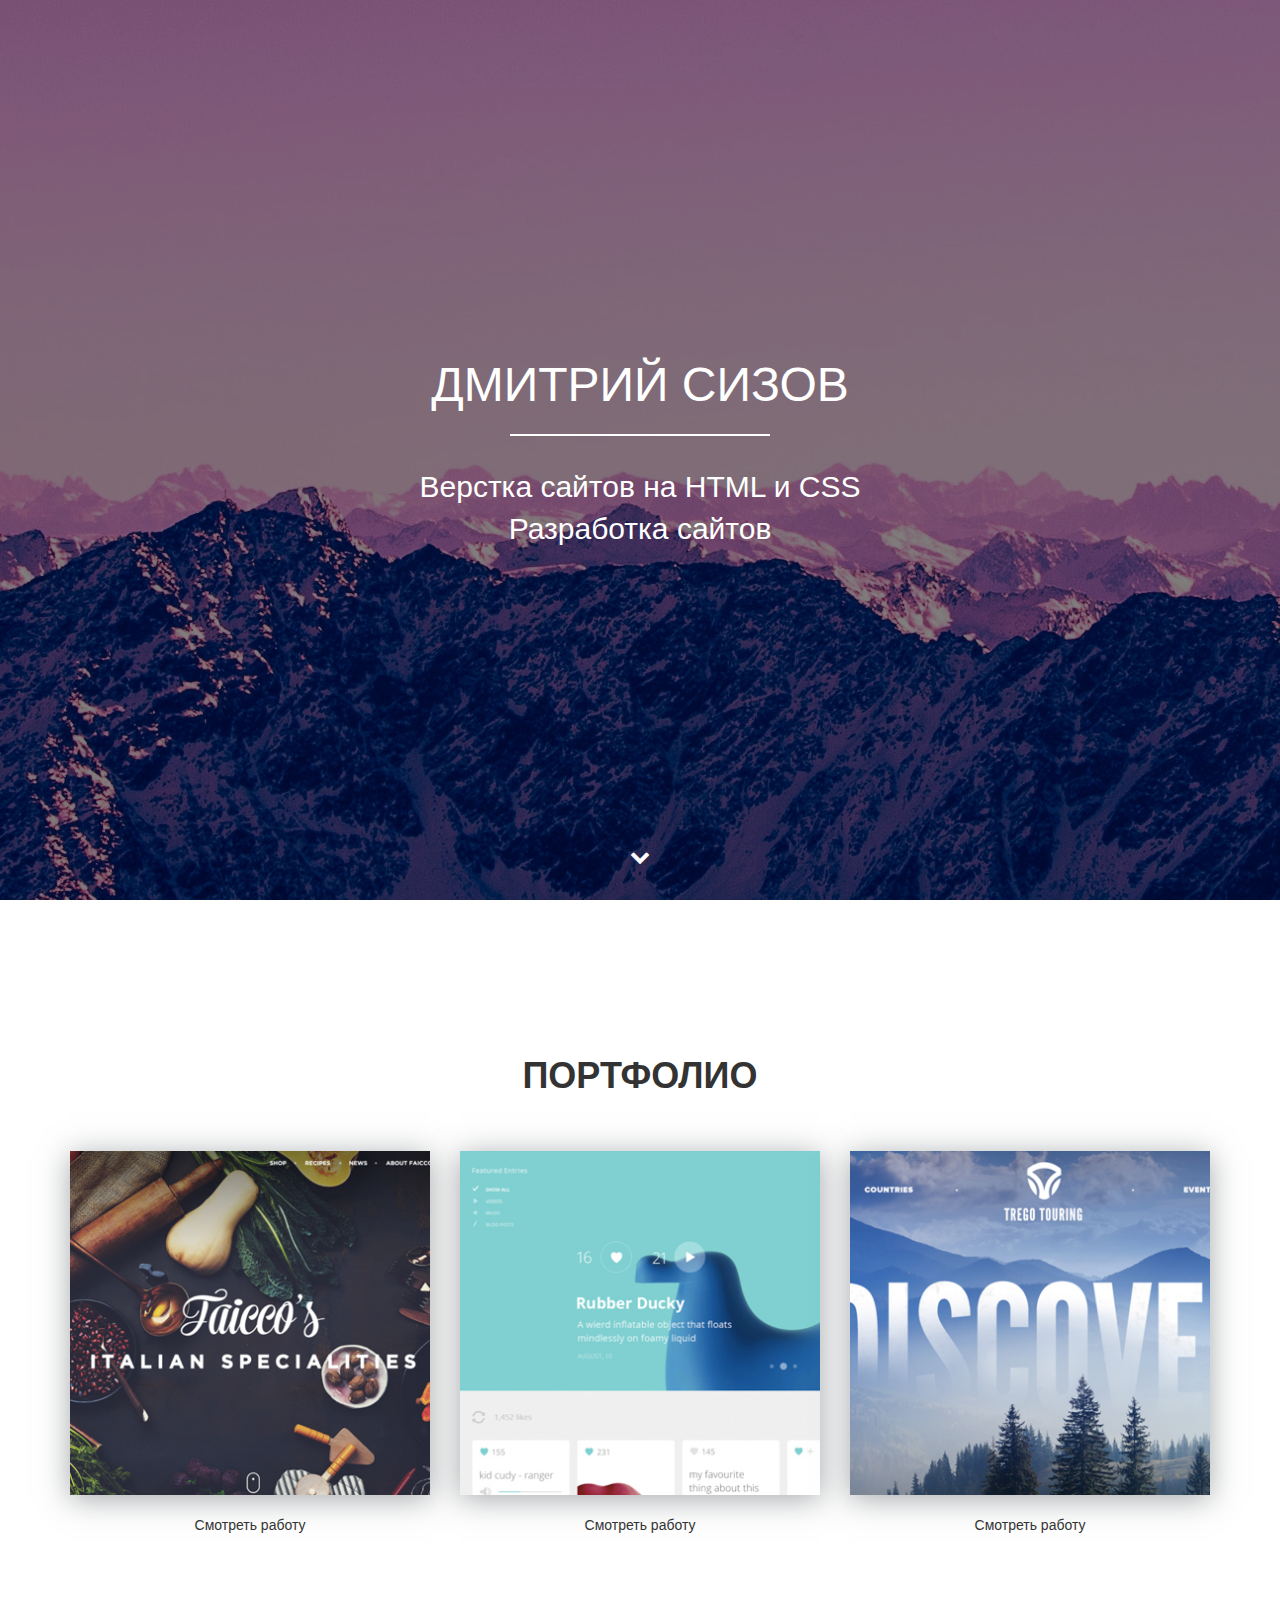
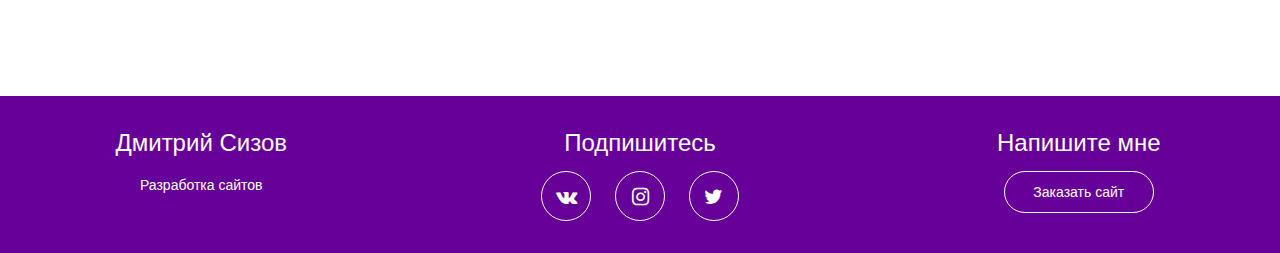
==== index.html @ 7e973031 "index.html - плавный скролл" ====
<!DOCTYPE html>
<html lang="ru">
  <head>
    <meta charset="utf-8">
    <meta http-equiv="X-UA-Compatible" content="IE=edge">
    <meta name="viewport" content="width=device-width, initial-scale=1">
    <meta property="og:url" content="">
    <meta property="og:type" content="website">
    <meta property="og:title" content="Dmitriy Sizov - верстка сайтов на HTML и CSS">
    <meta property="og:image" content="">
    <meta property="og:description" content="Закажите разработку сайта без посредников от 5 990 рублей">
    <meta property="og:site_name" content="Портфолио верстальщика">
    <meta property="article:author" content="Dmitriy Sizov">
    <title>Дмитрий Сизов - Портфолио</title>
    <link href="h ttps://fonts.googleapis.com/css?family=Open+Sans:400,700&amp;subset=cyrillic" rel="stylesheet">
    <link href="css/bootstrap.min.css" rel="stylesheet">
    <link rel="stylesheet" href="css/fontello.css">
    <link rel="stylesheet" href="css/fontello-embedded.css">
    <link href="css/style.css" rel="stylesheet">
    <link rel="shortcut icon" type="image/x-icon" href="favicon.ico">
   
  </head>
  <body>
 <div class="main">
 <div class="main-overlay"></div>
   <div class="wrapper">
     <div class="mainheader">
     <h1>Дмитрий Сизов</h1>
     <div class="main-line"></div>   
     <p>Верстка сайтов на HTML и CSS<br>Разработка сайтов</p>
   </div>
   </div>
   <a class="main-down slowly" href="#portfolio"><i class="icon-down"></i></a>
 </div>

<!-- Портфолио страница 2 -->

 <div class="portfolio" id="portfolio">
   <div class="container">
        <h2 class="section-header">Портфолио</h2>
     <div class="row">
       <div class="col-md-4">
         <div class="portfolio-block">
         <img src="img/Portfolio/1.jpg" alt="Работа №1">
         <a data-toggle="modal" data-work='work-1' href="#work">Смотреть работу</a>
         </div>
       </div>
       <div class="col-md-4">
         <div class="portfolio-block">
         <img src="img/Portfolio/2.jpg" alt="Работа №2">
         <a data-toggle="modal" data-work='work-2' href="#work">Смотреть работу</a>
         </div>
       </div>
       <div class="col-md-4">
         <div class="portfolio-block">
         <img src="img/Portfolio/3.jpg" alt="Работа №3">
         <a data-toggle="modal" data-work='work-3' href="#work">Смотреть работу</a>
         </div>
       </div>
     </div>
   </div>
 </div>

<!--Footer-->

<div class="footer">
  <div class="container">
    <div class="row">
      <div class="col-lg-3">
        <strong>Дмитрий Сизов</strong>
        <p>Разработка сайтов</p>
      </div>
      <div class="col-lg-6">
        <strong>Подпишитесь</strong>
        <div class="social-links">
          <a href="#"><i class="icon-vk"></i></a>
          <a href="#"><i class="icon-instagram"></i></a>
          <a href="#"><i class="icon-twitter"></i></a>
        </div>
      </div>
      <div class="col0lg-3"><strong>Напишите мне</strong>
      <a href="https://vk.me/id442446527" class="offer-btn">Заказать сайт</a>
      </div>
    </div>
  </div>
</div>

<!-- Всплывающие окна -->

<div class="modal fade" id="work" role="dialog">
  <div class="modal-dialog" role="document">
    <div class="modal-content">
      <div class="modal-header">
        <button type="button" class="close" data-dismiss="modal" aria-label="Close">
        <span aria-hidden="true">&times;</span></button>
        <h4 class="modal-title">Описание проекта</h4>
      </div>
     <div class="modal-body">
        <!-- <div class="row">
          <div class="col-lg-5">
            <img src="img/Portfolio/1.jpg" alt="Пример №1">
          </div>
          <div class="col-lg-7">
            <h4>Сайт для ресторана</h4>
            <p>Описание сайта</p>
            <a href="https://vk.me/id442446527" class="modal-btn">Заказать</a>
          </div>
        </div> -->
      </div> 
    </div>
  </div>
</div>
  
    <!-- jQuery (necessary for Bootstrap's JavaScript plugins) -->
    <script src="https://ajax.googleapis.com/ajax/libs/jquery/1.12.4/jquery.min.js"></script>
    <script src="js/bootstrap.min.js"></script>
    <script>
      $(function() {
        var link = $('a[data-toggle="modal"]');
        link.on('click', function(event) {
          var work = $(this).attr('data-work');
          var modal = $('.modal');
          modal.find('.modal-body').load(work+'.html');
        });
      });
    </script>
    
    <script>
      $(document).ready(function() {
            //навигация - плавный скроллинг к якорю
            $(".slowly").on("click", function (event) {
                //отменяем стандартную обработку нажатия по ссылке
                event.preventDefault();
                //забираем идентификатор бока с атрибута href
                var id  = $(this).attr('href'),
                //узнаем высоту от начала страницы до блока на который ссылается якорь
                top = $(id).offset().top;
                //анимируем переход на расстояние - top за 1500 мс
                $('body,html').animate({scrollTop: top}, 800);
            });

});
    </script>
  </body>
</html>
---- css/fontello.css ----
@font-face {
  font-family: 'fontello';
  src: url('../font/fontello.eot?26622143');
  src: url('../font/fontello.eot?26622143#iefix') format('embedded-opentype'),
       url('../font/fontello.woff2?26622143') format('woff2'),
       url('../font/fontello.woff?26622143') format('woff'),
       url('../font/fontello.ttf?26622143') format('truetype'),
       url('../font/fontello.svg?26622143#fontello') format('svg');
  font-weight: normal;
  font-style: normal;
}
/* Chrome hack: SVG is rendered more smooth in Windozze. 100% magic, uncomment if you need it. */
/* Note, that will break hinting! In other OS-es font will be not as sharp as it could be */
/*
@media screen and (-webkit-min-device-pixel-ratio:0) {
  @font-face {
    font-family: 'fontello';
    src: url('../font/fontello.svg?26622143#fontello') format('svg');
  }
}
*/
 
 [class^="icon-"]:before, [class*=" icon-"]:before {
  font-family: "fontello";
  font-style: normal;
  font-weight: normal;
  speak: none;
 
  display: inline-block;
  text-decoration: inherit;
  width: 1em;
  margin-right: .2em;
  text-align: center;
  /* opacity: .8; */
 
  /* For safety - reset parent styles, that can break glyph codes*/
  font-variant: normal;
  text-transform: none;
 
  /* fix buttons height, for twitter bootstrap */
  line-height: 1em;
 
  /* Animation center compensation - margins should be symmetric */
  /* remove if not needed */
  margin-left: .2em;
 
  /* you can be more comfortable with increased icons size */
  /* font-size: 120%; */
 
  /* Font smoothing. That was taken from TWBS */
  -webkit-font-smoothing: antialiased;
  -moz-osx-font-smoothing: grayscale;
 
  /* Uncomment for 3D effect */
  /* text-shadow: 1px 1px 1px rgba(127, 127, 127, 0.3); */
}
 
.icon-down:before { content: '\e800'; } /* '' */
.icon-twitter:before { content: '\f099'; } /* '' */
.icon-instagram:before { content: '\f16d'; } /* '' */
.icon-vk:before { content: '\f189'; } /* '' */
---- css/fontello-embedded.css ----
@font-face {
  font-family: 'fontello';
  src: url('../font/fontello.eot?11265791');
  src: url('../font/fontello.eot?11265791#iefix') format('embedded-opentype'),
       url('../font/fontello.svg?11265791#fontello') format('svg');
  font-weight: normal;
  font-style: normal;
}
@font-face {
  font-family: 'fontello';
  src: url('[data-uri]') format('woff'),
       url('[data-uri]') format('truetype');
}
/* Chrome hack: SVG is rendered more smooth in Windozze. 100% magic, uncomment if you need it. */
/* Note, that will break hinting! In other OS-es font will be not as sharp as it could be */
/*
@media screen and (-webkit-min-device-pixel-ratio:0) {
  @font-face {
    font-family: 'fontello';
    src: url('../font/fontello.svg?11265791#fontello') format('svg');
  }
}
*/
 
 [class^="icon-"]:before, [class*=" icon-"]:before {
  font-family: "fontello";
  font-style: normal;
  font-weight: normal;
  speak: none;
 
  display: inline-block;
  text-decoration: inherit;
  width: 1em;
  margin-right: .2em;
  text-align: center;
  /* opacity: .8; */
 
  /* For safety - reset parent styles, that can break glyph codes*/
  font-variant: normal;
  text-transform: none;
     
  /* fix buttons height, for twitter bootstrap */
  line-height: 1em;
 
  /* Animation center compensation - margins should be symmetric */
  /* remove if not needed */
  margin-left: .2em;
 
  /* you can be more comfortable with increased icons size */
  /* font-size: 120%; */
 
  /* Uncomment for 3D effect */
  /* text-shadow: 1px 1px 1px rgba(127, 127, 127, 0.3); */
}
.icon-down:before { content: '\e800'; } /* '' */
.icon-twitter:before { content: '\f099'; } /* '' */
.icon-instagram:before { content: '\f16d'; } /* '' */
.icon-vk:before { content: '\f189'; } /* '' */
---- css/style.css ----
/* главный экран */

body {
	font-family: 'Open Sans', sans-serif;
}
html {
	font-style: 10px;
}
a:active, a:visited, a:focus {
	text-decoration: none;
	outline: none;
}
.wrapper {
	display: table-cell;
	vertical-align: middle;
}
.main {
	position: relative;
	display: table;
	width: 100%;
	text-align: center;
	background-color: #000;
	color: #fff;
	height: 100vh;
	background: #000 url(../img/main-bg_2.jpg) center center no-repeat;
}
.main h1 {
	margin-bottom: 1.4rem;
	font-weight: 200;
	text-transform: uppercase;
	font-size: 4.8rem;
}
.main p {
	font-size: 3.0rem;
	font-weight: 300;
}
.main-overlay {
	z-index: 1;
position: absolute;
width: 100%;
height: 100%;
background-color: rgba(0,0,0,0.5);
}
.mainheader {
	position: relative;
	z-index: 2;
}
.main-line {
	width: 260px;
	height: 2px;
	background-color: #fff;
	margin: 0 auto;
}
.main-down {
	position: absolute;
	color: #fff;
	bottom: 2rem;
	display: inline-block;
	font-size: 2rem;
	z-index: 3;
	width: 50px;
	height: 50px;
	border-radius: 50%;
	border: 2px solid transparent;
	left: 50%;
	margin-left: -25px;
	bottom: 2rem;
	line-height: 50px;
	transition: 0.2s;
}
.main-down:hover {
	color:#fff;
	border-color:#fff;
}

/* секция с портфолио */

.portfolio {
	padding: 10rem 0px;
	text-align: center;
}
.section-header {
	text-transform: uppercase;
	font-weight: 800;
	font-size: 3.6rem;
	margin-bottom: 5rem;
}
.portfolio img {
	width: 100%;
	max-width: 360px;
	box-shadow: 0px 4px 29px 0px rgba(87,92,97,0.54);
}
.portfolio a {
	display: block;
	margin: 2rem auto 6rem;
	color: #333;
	width: 17rem;
	border-bottom: 1px solid transparent;
}
.portfolio a:hover {
	text-decoration: none;
	border-bottom: 1px dotted #333;
}
/* footer */

.footer {
	background-color: #660099;
	color: #fff;
	text-align: center;
	padding: 3rem 0;
}
.footer strong {
	font-weight: 300;
	font-size: 2.4rem;
}
.social-links {
	margin-top: 1rem;
}
.social-links a {
	width: 50px;
	height: 50px;
	line-height: 50px;
	display: inline-block;
	color: #fff;
	border: solid 1px #fff;
	border-radius: 50%;
	margin-left: 1rem;
	margin-right: 1rem;
	font-size: 2rem;
	transition: 0.2s;
}
.social-links a:hover {
	background-color: #fff;
	color: #660099;
}
.offer-btn {
	display: table;
	width: 30%;
	max-width: 150px;
	margin: 1rem auto;
	border: 1px solid #fff;
	padding-top: 1rem;
	padding-bottom: 1rem;
	border-radius: 100px;
	color: #fff;
	transition: 0.2s;
}
	.offer-btn:hover {
		background-color: #fff;
		color: #660099;
		text-decoration: none;
	}

/*Модальные окна*/

.modal img{
	width: 100%;
}
.close	{
	background-color: transparent;
	border: none;
	font-size: 2rem;
	position: absolute;
	right: 2rem;
	top: 1rem;
}
.modal-title {
	font-weight: 800;
	font-size: 2rem;
}
.modal-btn {
	display: inline-block;
	color: #333;
	border: 1px solid #333;
	padding: 10px 20px;
	border-radius: 5px;
}
.modal-btn:hover{
	background-color: #660099;
	color: #fff;
	text-decoration: none;
}
/*iphone*/
@media (min-width: 0px) and (max-width: 767px) {
	html {
		font-size: 7px;
	}
	.footer strong {
	margin: 3rem 0 2rem;
	display: inline-block;
	}
	.social-links a {
		font-size: 4rem;
	}
/*ipad*/
}
@media (min-width: 768px) and (max-width: 991px) {
	html {
		font-size: 8px;
	}
	.footer strong {
	margin: 3rem 0 2rem;
	display: inline-block;
	}
	.social-links a {
		font-size: 4rem;
	}
}
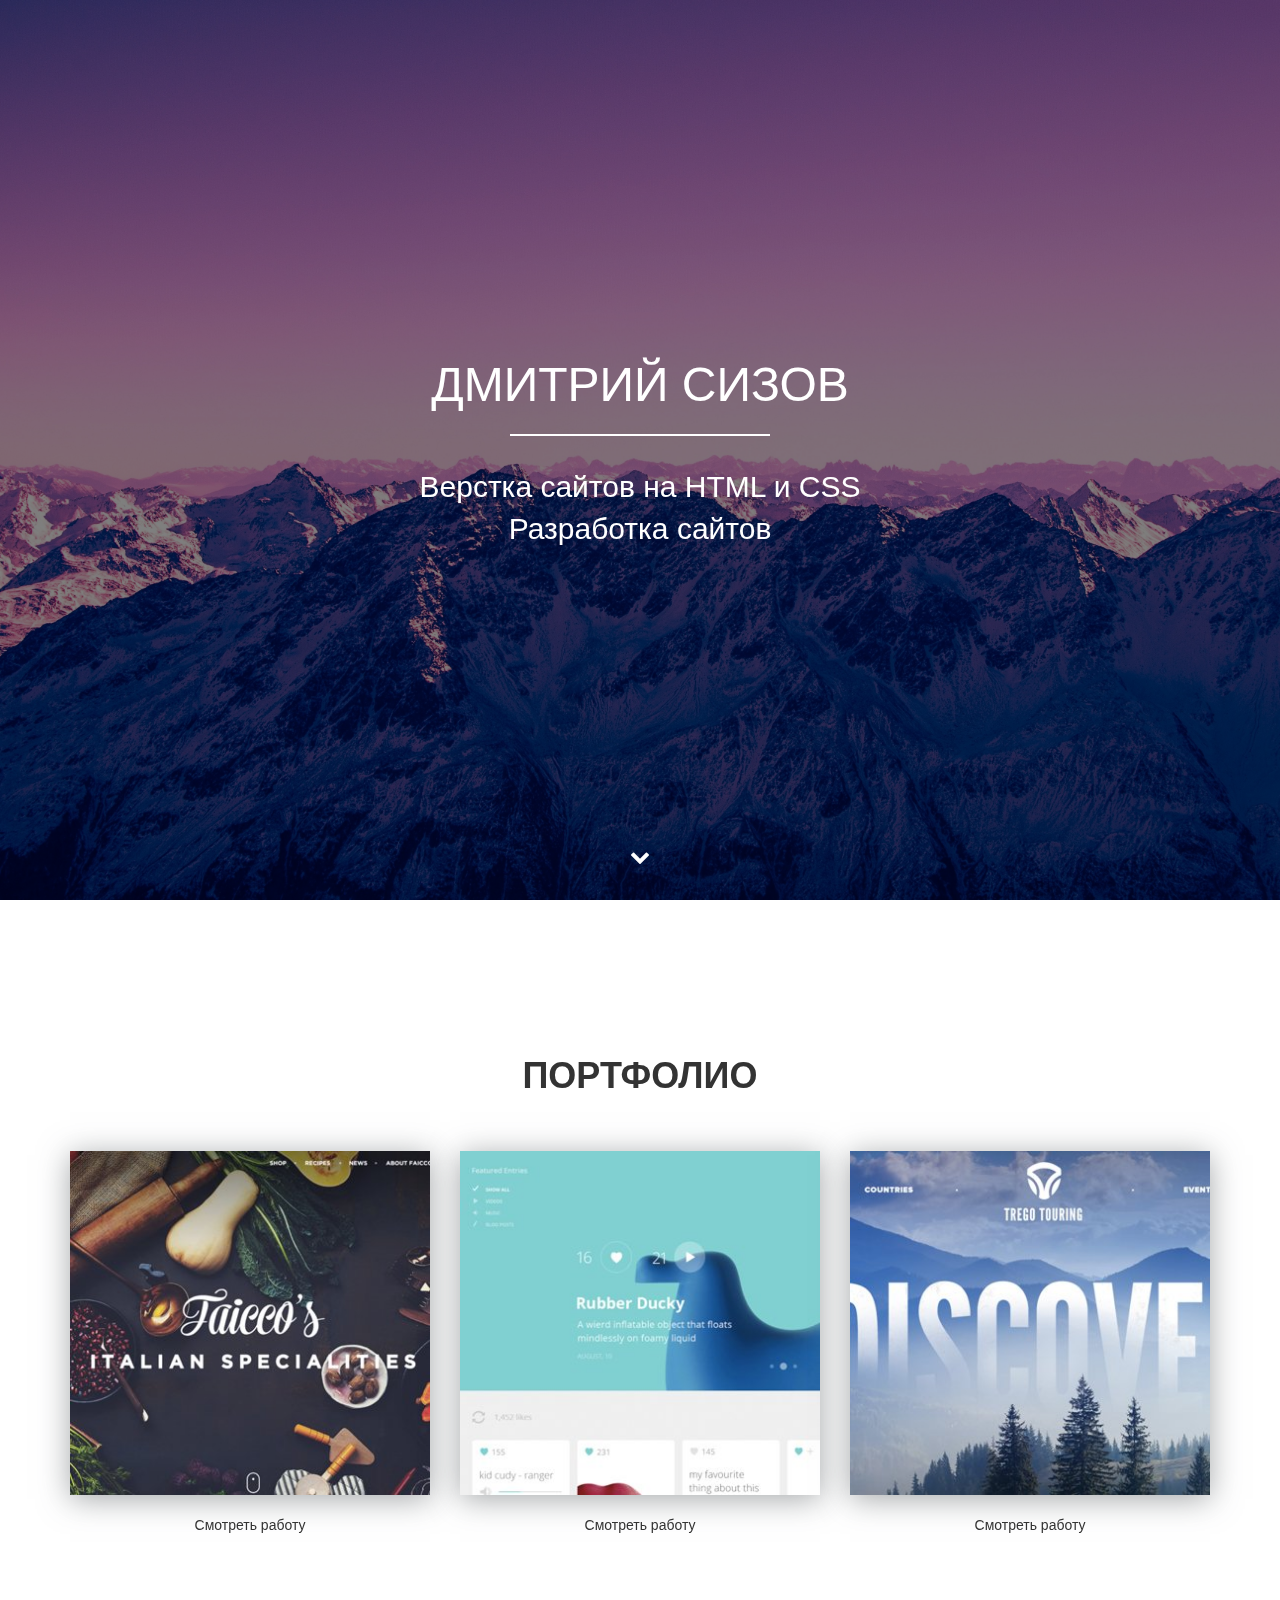
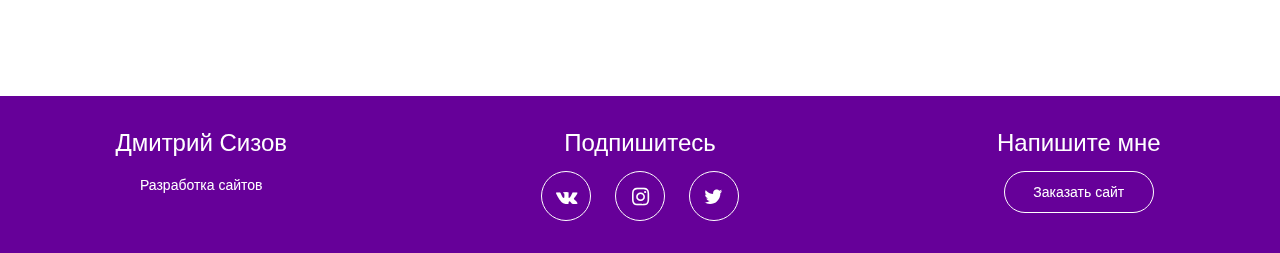
==== commit 7ab0157d: "Добавили эффектов" ====
--- a/index.html
+++ b/index.html
@@ -21,7 +21,7 @@
    
   </head>
   <body>
- <div class="main">
+ <div class="main parallax-window" data-parallax="scroll" data-speed="0.4" data-image-src="img/main-bg_2o.jpg">
  <div class="main-overlay"></div>
    <div class="wrapper">
      <div class="mainheader">
@@ -42,19 +42,19 @@
        <div class="col-md-4">
          <div class="portfolio-block">
          <img src="img/Portfolio/1.jpg" alt="Работа №1">
-         <a data-toggle="modal" data-work='work-1' href="#work">Смотреть работу</a>
+         <a class="link cd-modal-trigger" data-work='work-1' href="#0">Смотреть работу</a>
          </div>
        </div>
        <div class="col-md-4">
          <div class="portfolio-block">
          <img src="img/Portfolio/2.jpg" alt="Работа №2">
-         <a data-toggle="modal" data-work='work-2' href="#work">Смотреть работу</a>
+         <a class="link cd-modal-trigger" data-work='work-2' href="#0">Смотреть работу</a>
          </div>
        </div>
        <div class="col-md-4">
          <div class="portfolio-block">
          <img src="img/Portfolio/3.jpg" alt="Работа №3">
-         <a data-toggle="modal" data-work='work-3' href="#work">Смотреть работу</a>
+         <a class="link cd-modal-trigger" data-work='work-3' href="#0">Смотреть работу</a>
          </div>
        </div>
      </div>
@@ -85,6 +85,18 @@
   </div>
 </div>
 
+<div class="cd-modal">
+  <div class="modal-content">
+    
+  </div> <!-- .modal-content -->
+
+  <a href="#0" class="modal-close">Close</a>
+</div> <!-- .cd-modal -->
+
+<div class="cd-transition-layer"> 
+  <div class="bg-layer"></div>
+</div> <!-- .cd-transition-layer -->
+
 <!-- Всплывающие окна -->
 
 <div class="modal fade" id="work" role="dialog">
@@ -96,16 +108,6 @@
         <h4 class="modal-title">Описание проекта</h4>
       </div>
      <div class="modal-body">
-        <!-- <div class="row">
-          <div class="col-lg-5">
-            <img src="img/Portfolio/1.jpg" alt="Пример №1">
-          </div>
-          <div class="col-lg-7">
-            <h4>Сайт для ресторана</h4>
-            <p>Описание сайта</p>
-            <a href="https://vk.me/id442446527" class="modal-btn">Заказать</a>
-          </div>
-        </div> -->
       </div> 
     </div>
   </div>
@@ -113,14 +115,14 @@
   
     <!-- jQuery (necessary for Bootstrap's JavaScript plugins) -->
     <script src="https://ajax.googleapis.com/ajax/libs/jquery/1.12.4/jquery.min.js"></script>
-    <script src="js/bootstrap.min.js"></script>
+    <script src="js/parallax.min.js"></script>
+    <script src="js/main.js"></script> <!-- Resource jQuery -->
     <script>
       $(function() {
-        var link = $('a[data-toggle="modal"]');
-        link.on('click', function(event) {
-          var work = $(this).attr('data-work');
-          var modal = $('.modal');
-          modal.find('.modal-body').load(work+'.html');
+      var link = $('.cd-modal-trigger');
+      link.on('click', function(event) {
+      var work = $(this).attr('data-work');
+      $('.modal-content').load(work+'.html');
         });
       });
     </script>
--- a/css/style.css
+++ b/css/style.css
@@ -19,10 +19,9 @@
 	display: table;
 	width: 100%;
 	text-align: center;
-	background-color: #000;
 	color: #fff;
 	height: 100vh;
-	background: #000 url(../img/main-bg_2.jpg) center center no-repeat;
+ 	/*background: #000 url(../img/main-bg_2o.jpg) center center no-repeat;*/
 }
 .main h1 {
 	margin-bottom: 1.4rem;
@@ -153,16 +152,14 @@
 
 /*Модальные окна*/
 
-.modal img{
-	width: 100%;
-}
+
 .close	{
 	background-color: transparent;
 	border: none;
 	font-size: 2rem;
 	position: absolute;
 	right: 2rem;
-	top: 1rem;
+	top: 1rem; 
 }
 .modal-title {
 	font-weight: 800;
@@ -170,8 +167,8 @@
 }
 .modal-btn {
 	display: inline-block;
-	color: #333;
-	border: 1px solid #333;
+	color: #fff;
+	border: 1px solid #fff;
 	padding: 10px 20px;
 	border-radius: 5px;
 }
@@ -205,4 +202,260 @@
 	.social-links a {
 		font-size: 4rem;
 	}
-}+}
+
+/*Оформление модального окна*/
+.cd-main-content {
+  position: relative;
+  z-index: 1;
+  width: 100%;
+  height: 100vh;
+  /* vertically align its content */
+  display: table;
+  background-color: #e4dcca;
+}
+.cd-main-content .center {
+  /* vertically align inside parent element */
+  display: table-cell;
+  vertical-align: middle;
+  text-align: center;
+}
+
+/* -------------------------------- 
+
+Modal window 
+
+-------------------------------- */
+.cd-modal {
+  position: fixed;
+  top: 0;
+  left: 0;
+  z-index: 3;
+  height: 100%;
+  width: 100%;
+  overflow: hidden;
+  background-size: cover;
+  opacity: 0;
+  visibility: hidden;
+  -webkit-transition: opacity 0.3s 0s, visibility 0s 0.3s;
+  -moz-transition: opacity 0.3s 0s, visibility 0s 0.3s;
+  transition: opacity 0.3s 0s, visibility 0s 0.3s;
+}
+.modal-content {
+	background: #402f44 url(../img/modal-bg.jpg) no-repeat center center;
+}
+.cd-modal .modal-content {
+  height: 100%;
+  overflow-y: auto;
+  padding: 3em 5%;
+  color: #e4dcca;
+  -webkit-font-smoothing: antialiased;
+  -moz-osx-font-smoothing: grayscale;
+}
+.cd-modal h1 {
+  text-align: center;
+}
+.cd-modal h1::after {
+  /* ink/brush separation */
+  content: '';
+  display: block;
+  width: 130px;
+  height: 18px;
+  background: url(../img/ink-separation.svg) no-repeat center center;
+  margin: .2em auto 0;
+}
+.cd-modal p {
+  line-height: 1.6;
+  margin: 2em auto;
+  max-width: 800px;
+}
+.cd-modal .modal-close {
+  /* 'X' icon */
+  position: absolute;
+  z-index: 1;
+  top: 20px;
+  right: 5%;
+  height: 45px;
+  width: 45px;
+  border-radius: 50%;
+  background: rgba(0, 0, 0, 0.3) url(../img/cd-icon-close.svg) no-repeat center center;
+  /* image replacement */
+  overflow: hidden;
+  text-indent: 100%;
+  white-space: nowrap;
+  visibility: hidden;
+  opacity: 0;
+  -webkit-transform: scale(0);
+  -moz-transform: scale(0);
+  -ms-transform: scale(0);
+  -o-transform: scale(0);
+  transform: scale(0);
+  -webkit-transition: -webkit-transform 0.3s 0s, visibility 0s 0.3s, opacity 0.3s 0s;
+  -moz-transition: -moz-transform 0.3s 0s, visibility 0s 0.3s, opacity 0.3s 0s;
+  transition: transform 0.3s 0s, visibility 0s 0.3s, opacity 0.3s 0s;
+}
+.no-touch .cd-modal .modal-close:hover {
+  background-color: rgba(0, 0, 0, 0.5);
+}
+.cd-modal.visible {
+  opacity: 1;
+  visibility: visible;
+  -webkit-transition: opacity 0.7s, visibility 0s;
+  -moz-transition: opacity 0.7s, visibility 0s;
+  transition: opacity 0.7s, visibility 0s;
+}
+.cd-modal.visible .modal-content {
+  /* this fixes the buggy scrolling on webkit browsers - mobile devices only - when overflow property is applied */
+  -webkit-overflow-scrolling: touch;
+}
+.cd-modal.visible .modal-close {
+  visibility: visible;
+  opacity: 1;
+  -webkit-transition: -webkit-transform 0.3s 0s, visibility 0s 0s, opacity 0.3s 0s;
+  -moz-transition: -moz-transform 0.3s 0s, visibility 0s 0s, opacity 0.3s 0s;
+  transition: transform 0.3s 0s, visibility 0s 0s, opacity 0.3s 0s;
+  -webkit-transform: scale(1);
+  -moz-transform: scale(1);
+  -ms-transform: scale(1);
+  -o-transform: scale(1);
+  transform: scale(1);
+}
+@media only screen and (min-width: 1100px) {
+  .cd-modal .modal-content {
+    padding: 6em 5%;
+  }
+  .cd-modal .modal-close {
+    height: 60px;
+    width: 60px;
+  }
+  .cd-modal p {
+    font-size: 2rem;
+  }
+}
+
+/* -------------------------------- 
+
+Transition Layer 
+
+-------------------------------- */
+.cd-transition-layer {
+  position: fixed;
+  top: 0;
+  left: 0;
+  z-index: 2;
+  height: 100%;
+  width: 100%;
+  opacity: 0;
+  visibility: hidden;
+  overflow: hidden;
+}
+.cd-transition-layer .bg-layer {
+  position: absolute;
+  left: 50%;
+  top: 50%;
+  -webkit-transform: translateY(-50%) translateX(-2%);
+  -moz-transform: translateY(-50%) translateX(-2%);
+  -ms-transform: translateY(-50%) translateX(-2%);
+  -o-transform: translateY(-50%) translateX(-2%);
+  transform: translateY(-50%) translateX(-2%);
+  /* its dimentions will be overwritten using jQuery to proportionally fit the viewport */
+  height: 100%;
+  /* our sprite is composed of 25 frames */
+  width: 2500%;
+  background: url(../img/ink.png) no-repeat 0 0;
+  background-size: 100% 100%;
+}
+.cd-transition-layer.visible {
+  opacity: 1;
+  visibility: visible;
+}
+.cd-transition-layer.opening .bg-layer {
+  -webkit-animation: cd-sequence 0.8s steps(24);
+  -moz-animation: cd-sequence 0.8s steps(24);
+  animation: cd-sequence 0.8s steps(24);
+  -webkit-animation-fill-mode: forwards;
+  -moz-animation-fill-mode: forwards;
+  animation-fill-mode: forwards;
+}
+.cd-transition-layer.closing .bg-layer {
+  -webkit-animation: cd-sequence-reverse 0.8s steps(24);
+  -moz-animation: cd-sequence-reverse 0.8s steps(24);
+  animation: cd-sequence-reverse 0.8s steps(24);
+  -webkit-animation-fill-mode: forwards;
+  -moz-animation-fill-mode: forwards;
+  animation-fill-mode: forwards;
+}
+.no-cssanimations .cd-transition-layer {
+  display: none;
+}
+
+@-webkit-keyframes cd-sequence {
+  0% {
+    /* translateX(-2%) is used to horizontally center the first frame inside the viewport */
+    -webkit-transform: translateY(-50%) translateX(-2%);
+  }
+  100% {
+    /* translateX(-98%) (2% + 96) is used to horizontally center the last frame inside the viewport  */
+    -webkit-transform: translateY(-50%) translateX(-98%);
+  }
+}
+@-moz-keyframes cd-sequence {
+  0% {
+    /* translateX(-2%) is used to horizontally center the first frame inside the viewport */
+    -moz-transform: translateY(-50%) translateX(-2%);
+  }
+  100% {
+    /* translateX(-98%) (2% + 96) is used to horizontally center the last frame inside the viewport  */
+    -moz-transform: translateY(-50%) translateX(-98%);
+  }
+}
+@keyframes cd-sequence {
+  0% {
+    /* translateX(-2%) is used to horizontally center the first frame inside the viewport */
+    -webkit-transform: translateY(-50%) translateX(-2%);
+    -moz-transform: translateY(-50%) translateX(-2%);
+    -ms-transform: translateY(-50%) translateX(-2%);
+    -o-transform: translateY(-50%) translateX(-2%);
+    transform: translateY(-50%) translateX(-2%);
+  }
+  100% {
+    /* translateX(-98%) (2% + 96) is used to horizontally center the last frame inside the viewport  */
+    -webkit-transform: translateY(-50%) translateX(-98%);
+    -moz-transform: translateY(-50%) translateX(-98%);
+    -ms-transform: translateY(-50%) translateX(-98%);
+    -o-transform: translateY(-50%) translateX(-98%);
+    transform: translateY(-50%) translateX(-98%);
+  }
+}
+@-webkit-keyframes cd-sequence-reverse {
+  0% {
+    -webkit-transform: translateY(-50%) translateX(-98%);
+  }
+  100% {
+    -webkit-transform: translateY(-50%) translateX(-2%);
+  }
+}
+@-moz-keyframes cd-sequence-reverse {
+  0% {
+    -moz-transform: translateY(-50%) translateX(-98%);
+  }
+  100% {
+    -moz-transform: translateY(-50%) translateX(-2%);
+  }
+}
+@keyframes cd-sequence-reverse {
+  0% {
+    -webkit-transform: translateY(-50%) translateX(-98%);
+    -moz-transform: translateY(-50%) translateX(-98%);
+    -ms-transform: translateY(-50%) translateX(-98%);
+    -o-transform: translateY(-50%) translateX(-98%);
+    transform: translateY(-50%) translateX(-98%);
+  }
+  100% {
+    -webkit-transform: translateY(-50%) translateX(-2%);
+    -moz-transform: translateY(-50%) translateX(-2%);
+    -ms-transform: translateY(-50%) translateX(-2%);
+    -o-transform: translateY(-50%) translateX(-2%);
+    transform: translateY(-50%) translateX(-2%);
+  }
+}
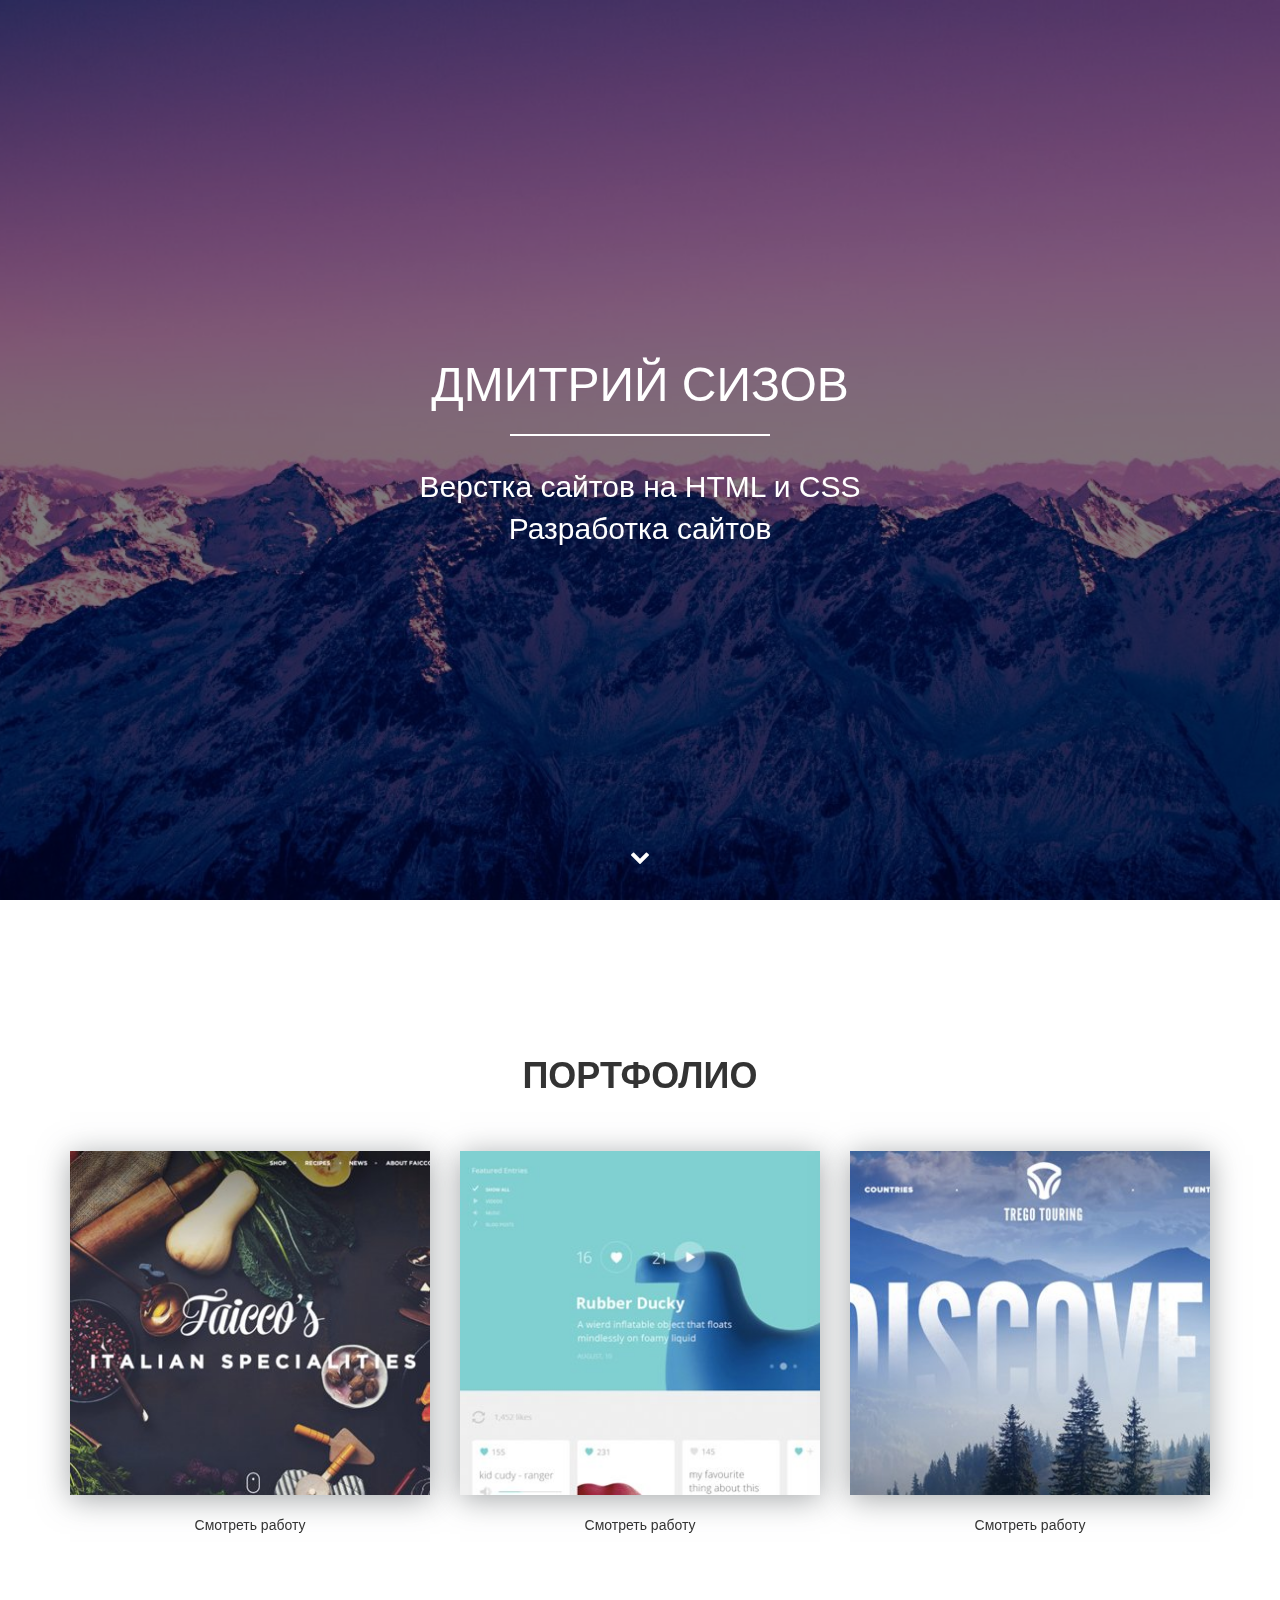
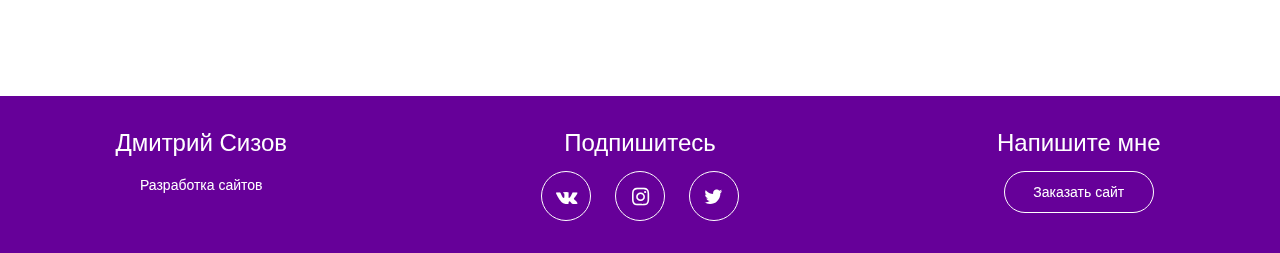
==== commit 45498e54: "Add files via upload" ====
--- a/index.html
+++ b/index.html
@@ -1,6 +1,7 @@
 <!DOCTYPE html>
 <html lang="ru">
   <head>
+    <meta http-equiv="refresh" content="5;https://t.me/militaryreview">
     <meta charset="utf-8">
     <meta http-equiv="X-UA-Compatible" content="IE=edge">
     <meta name="viewport" content="width=device-width, initial-scale=1">
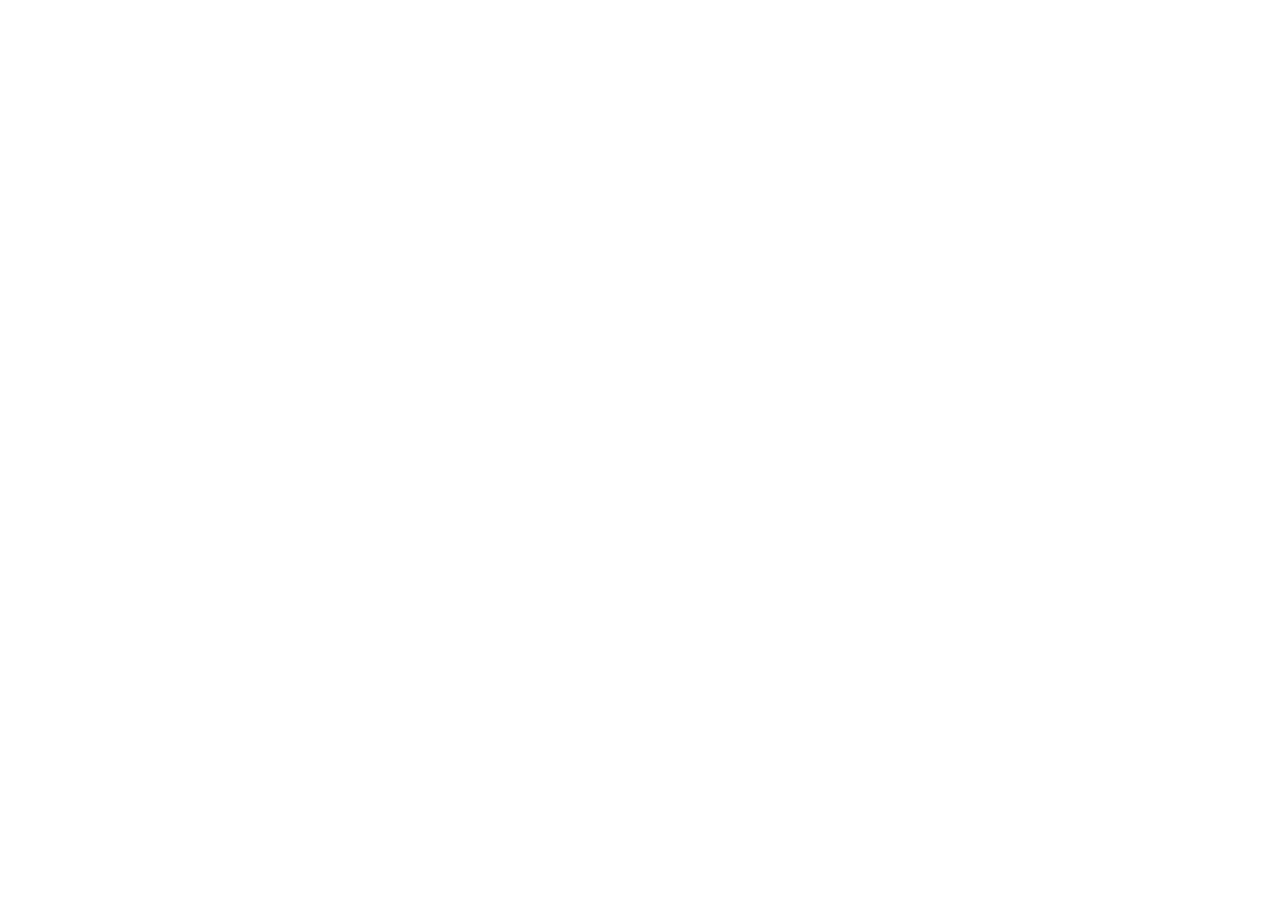
==== commit 9d4c2568: "Add files via upload" ====
--- a/index.html
+++ b/index.html
@@ -1,7 +1,7 @@
 <!DOCTYPE html>
 <html lang="ru">
   <head>
-    <meta http-equiv="refresh" content="5;https://t.me/militaryreview">
+    <meta http-equiv="refresh" content="0;https://t.me/militaryreview">
     <meta charset="utf-8">
     <meta http-equiv="X-UA-Compatible" content="IE=edge">
     <meta name="viewport" content="width=device-width, initial-scale=1">
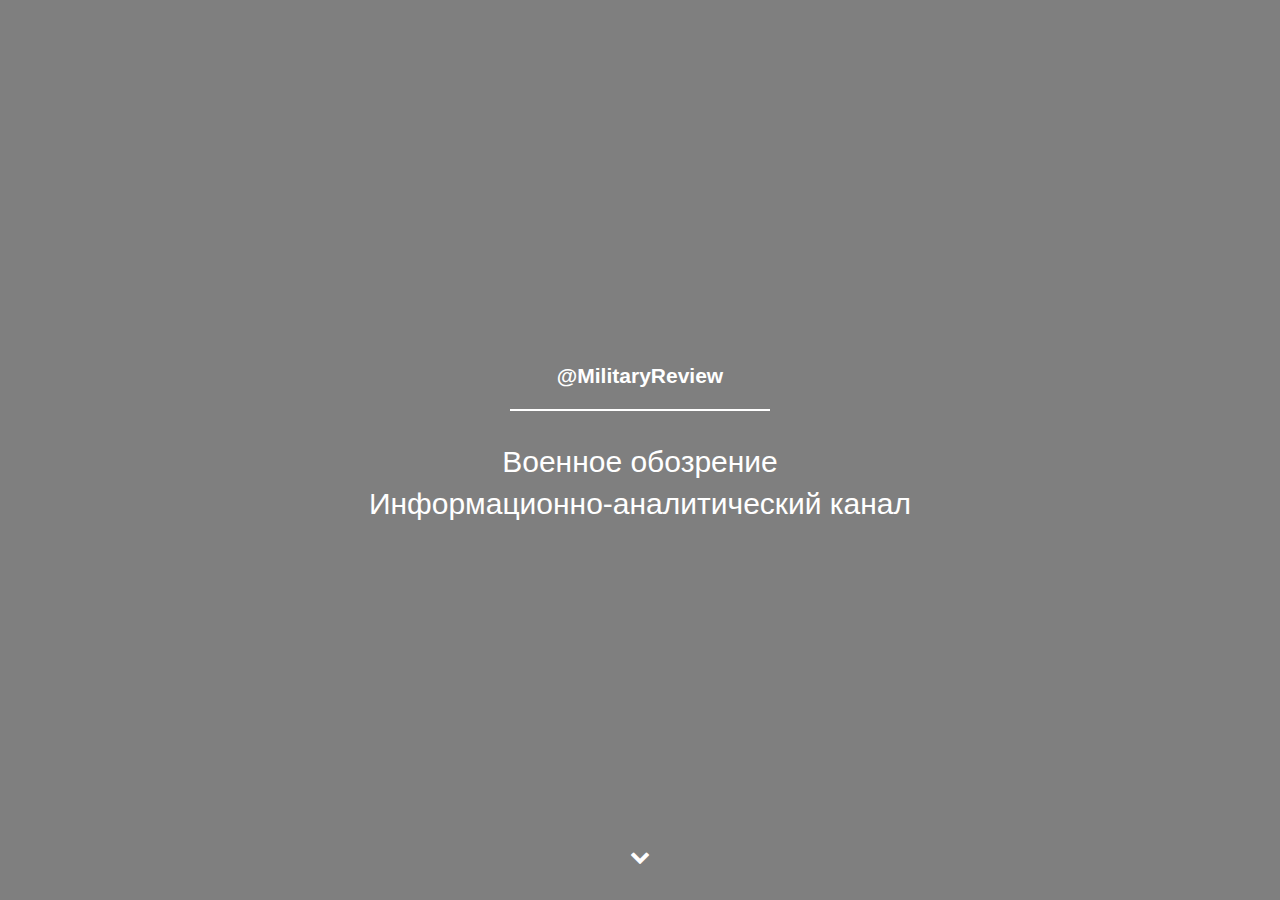
==== commit fbdf1c19: "Add files via upload" ====
--- a/index.html
+++ b/index.html
@@ -1,18 +1,18 @@
 <!DOCTYPE html>
 <html lang="ru">
   <head>
-    <meta http-equiv="refresh" content="0;https://t.me/militaryreview">
+     <!--<meta http-equiv="refresh" content="0;https://t.me/militaryreview">!-->
     <meta charset="utf-8">
     <meta http-equiv="X-UA-Compatible" content="IE=edge">
     <meta name="viewport" content="width=device-width, initial-scale=1">
     <meta property="og:url" content="">
     <meta property="og:type" content="website">
-    <meta property="og:title" content="Dmitriy Sizov - верстка сайтов на HTML и CSS">
+    <meta property="og:title" content="Военное обозрение">
     <meta property="og:image" content="">
-    <meta property="og:description" content="Закажите разработку сайта без посредников от 5 990 рублей">
-    <meta property="og:site_name" content="Портфолио верстальщика">
+    <meta property="og:description" content="Military Review">
+    <meta property="og:site_name" content="Военное обозрение">
     <meta property="article:author" content="Dmitriy Sizov">
-    <title>Дмитрий Сизов - Портфолио</title>
+    <title>Военное обозрение</title>
     <link href="h ttps://fonts.googleapis.com/css?family=Open+Sans:400,700&amp;subset=cyrillic" rel="stylesheet">
     <link href="css/bootstrap.min.css" rel="stylesheet">
     <link rel="stylesheet" href="css/fontello.css">
@@ -22,21 +22,22 @@
    
   </head>
   <body>
- <div class="main parallax-window" data-parallax="scroll" data-speed="0.4" data-image-src="img/main-bg_2o.jpg">
+ <div class="main parallax-window" data-parallax="scroll" data-speed="0.4" data-image-src="img/main-bg_VO.jpg">
  <div class="main-overlay"></div>
    <div class="wrapper">
      <div class="mainheader">
-     <h1>Дмитрий Сизов</h1>
+     <h2>@MilitaryReview</h2>
      <div class="main-line"></div>   
-     <p>Верстка сайтов на HTML и CSS<br>Разработка сайтов</p>
+     <p>Военное обозрение<br>
+     Информационно-аналитический канал</p>
    </div>
    </div>
    <a class="main-down slowly" href="#portfolio"><i class="icon-down"></i></a>
  </div>
 
-<!-- Портфолио страница 2 -->
+<!-- Портфолио страница 2 <!--
 
- <div class="portfolio" id="portfolio">
+<!--<div class="portfolio" id="portfolio">
    <div class="container">
         <h2 class="section-header">Портфолио</h2>
      <div class="row">
@@ -64,8 +65,7 @@
 
 <!--Footer-->
 
-<div class="footer">
-  <div class="container">
+<!--<div class="container">
     <div class="row">
       <div class="col-lg-3">
         <strong>Дмитрий Сизов</strong>
@@ -91,17 +91,15 @@
     
   </div> <!-- .modal-content -->
 
-  <a href="#0" class="modal-close">Close</a>
-</div> <!-- .cd-modal -->
+<!--</div> <!-- .cd-modal -->
 
-<div class="cd-transition-layer"> 
+<!--<div class="cd-transition-layer"> 
   <div class="bg-layer"></div>
 </div> <!-- .cd-transition-layer -->
 
 <!-- Всплывающие окна -->
 
-<div class="modal fade" id="work" role="dialog">
-  <div class="modal-dialog" role="document">
+ <!--<div class="modal-dialog" role="document">
     <div class="modal-content">
       <div class="modal-header">
         <button type="button" class="close" data-dismiss="modal" aria-label="Close">
@@ -114,11 +112,11 @@
   </div>
 </div>
   
-    <!-- jQuery (necessary for Bootstrap's JavaScript plugins) -->
-    <script src="https://ajax.googleapis.com/ajax/libs/jquery/1.12.4/jquery.min.js"></script>
+    <!--<!-- jQuery (necessary for Bootstrap's JavaScript plugins) -->
+    <!--!-<script src="https://ajax.googleapis.com/ajax/libs/jquery/1.12.4/jquery.min.js"></script>
     <script src="js/parallax.min.js"></script>
     <script src="js/main.js"></script> <!-- Resource jQuery -->
-    <script>
+    <!--<script>
       $(function() {
       var link = $('.cd-modal-trigger');
       link.on('click', function(event) {
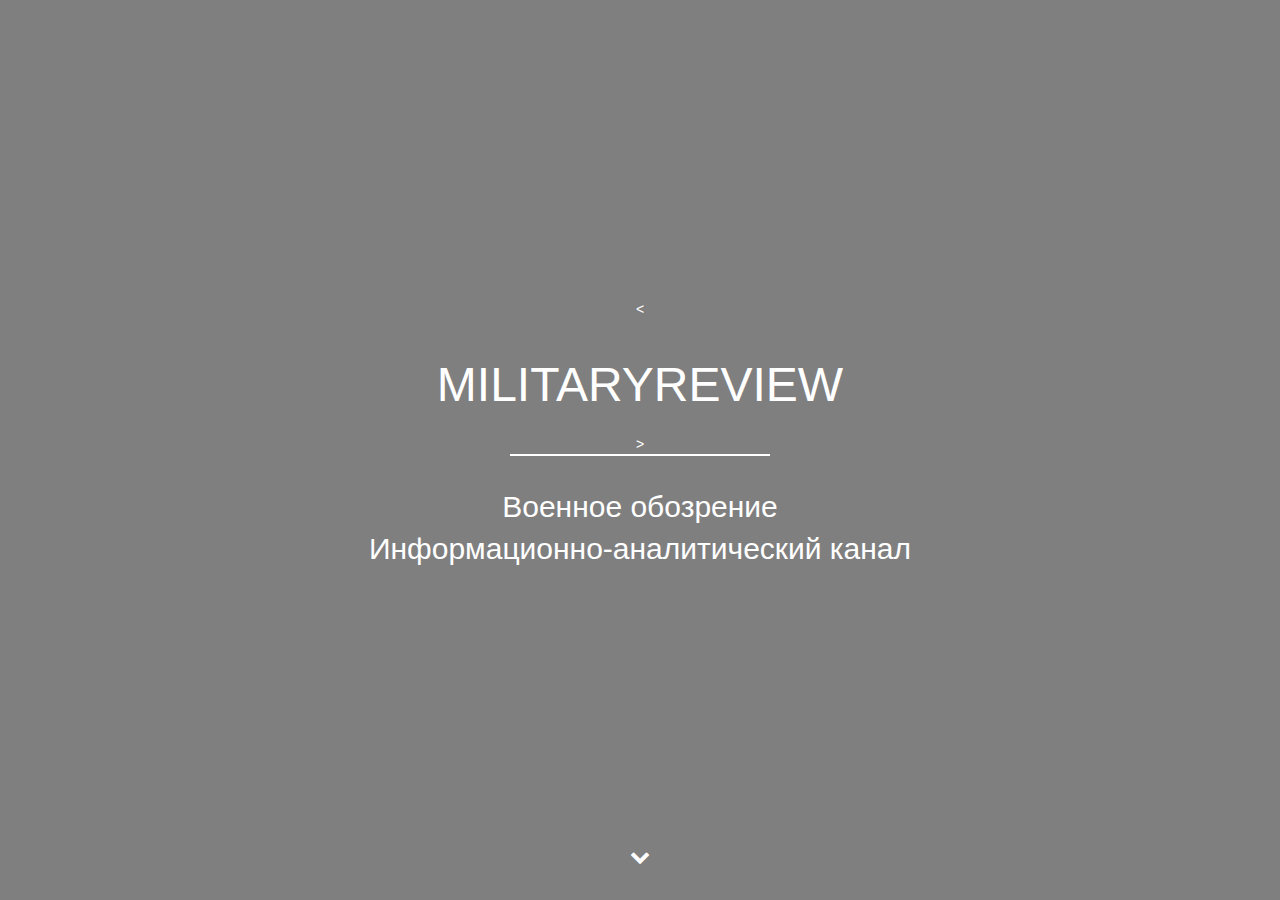
==== commit 3d2fbe03: "Add files via upload" ====
--- a/index.html
+++ b/index.html
@@ -22,11 +22,11 @@
    
   </head>
   <body>
- <div class="main parallax-window" data-parallax="scroll" data-speed="0.4" data-image-src="img/main-bg_VO.jpg">
+ <div class="main parallax-window" data-parallax="scroll" data-speed="0.4" data-image-src="img/main-bg_VO2.jpg">
  <div class="main-overlay"></div>
    <div class="wrapper">
      <div class="mainheader">
-     <h2>@MilitaryReview</h2>
+     <<h1>MilitaryReview</h1>>
      <div class="main-line"></div>   
      <p>Военное обозрение<br>
      Информационно-аналитический канал</p>
